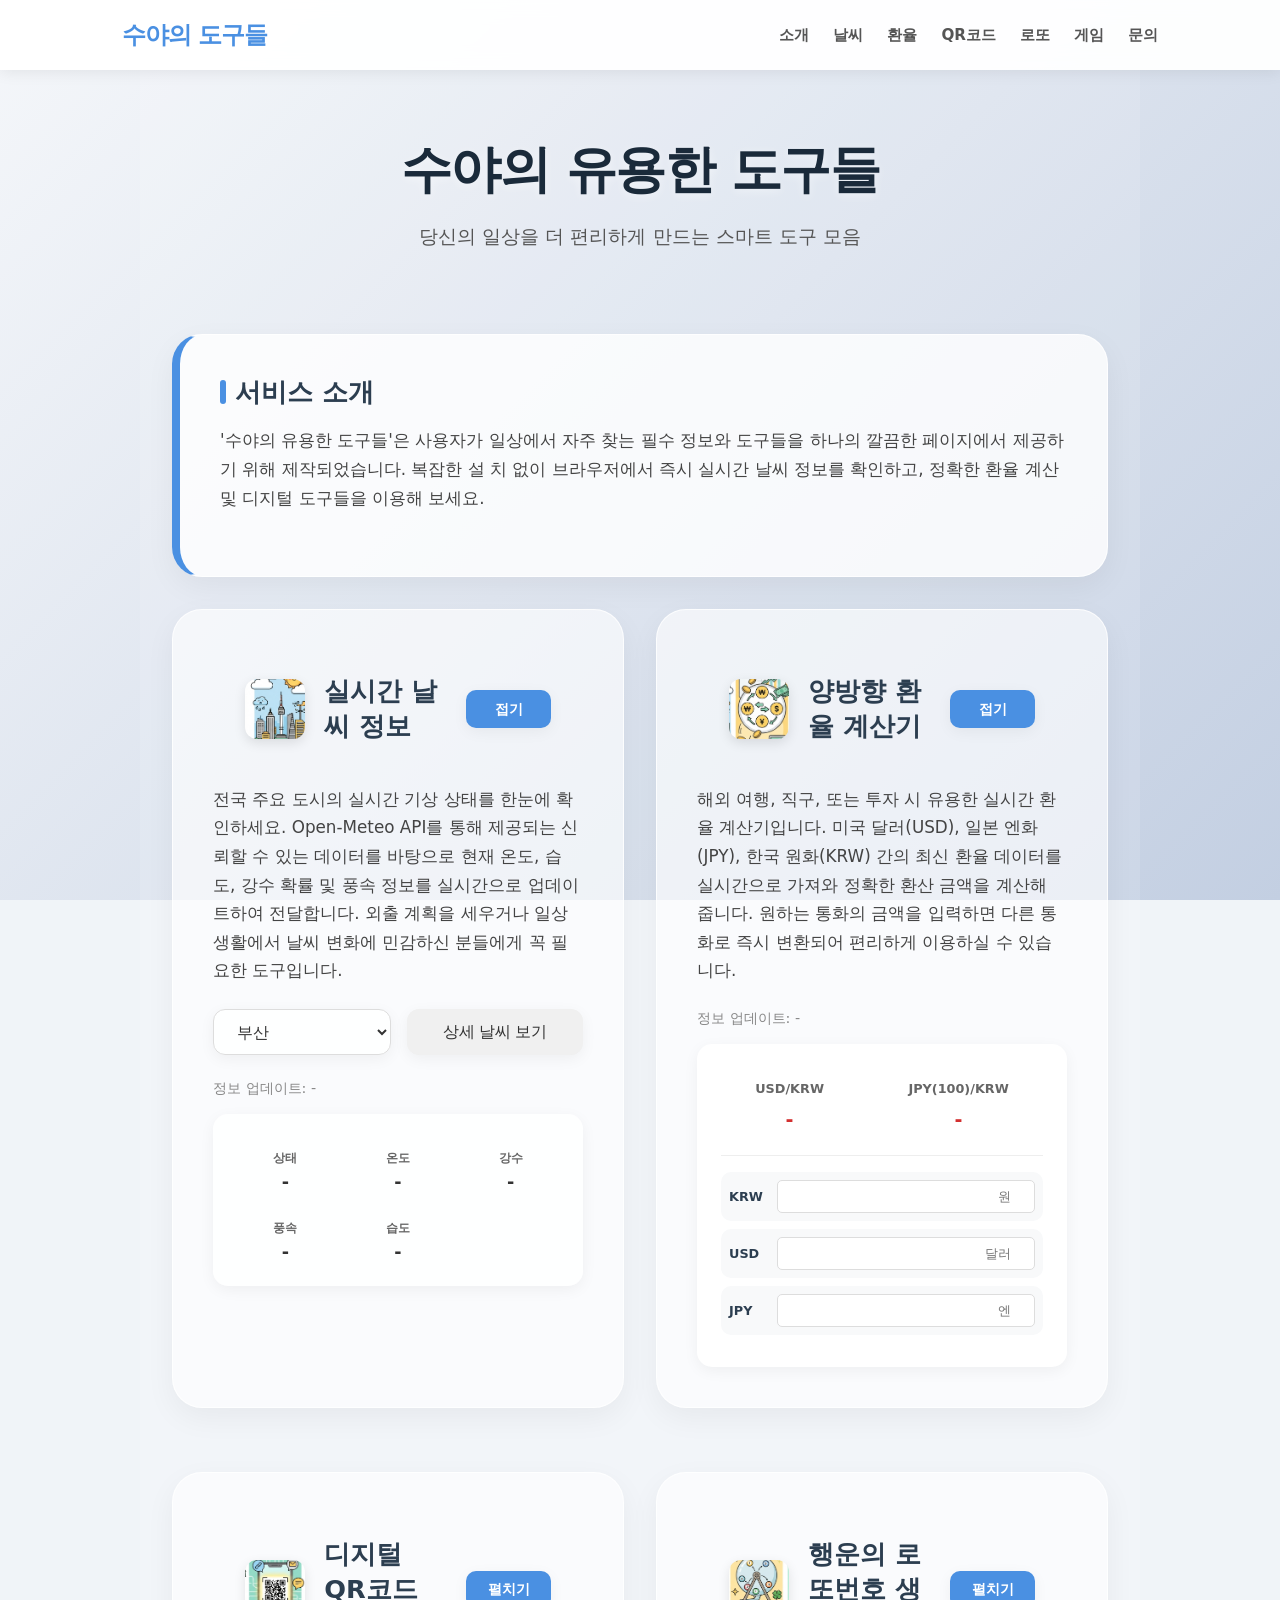
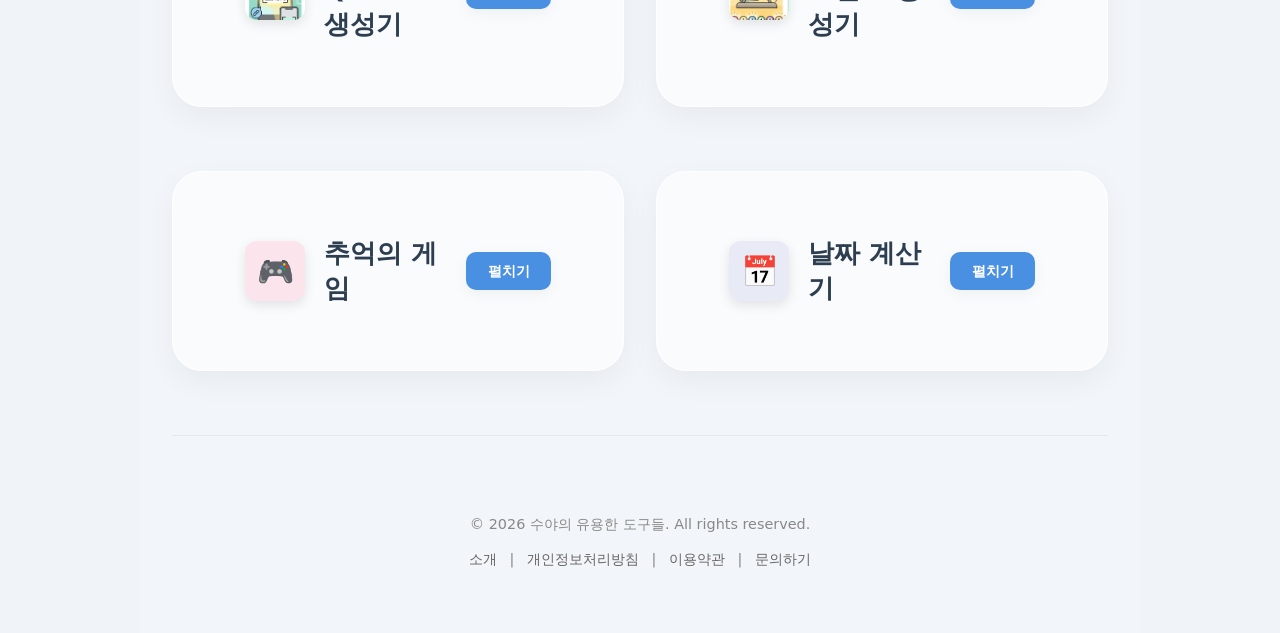
==== index.html @ f691aa86 "Update site for AdSense approval: add policy pages, improve navigation and content" ====
<!DOCTYPE html>
<html lang="ko">        
<head>
    <meta charset="UTF-8">
    <meta name="viewport" content="width=device-width, initial-scale=1.0">
    <title>수야의 유용한 도구들 - 실시간 정보 및 생활 도구 모음</title>
    <meta name="description" content="실시간 날씨, 양방향 환율 계산기, QR코드 생성기, 로또번호 추첨 등 일상 생활에 필요한 유용한 도구들을 한곳에서 제공합니다.">
    <meta name="keywords" content="날씨, 환율계산기, QR코드 생성, 로또번호, 생활도구, 수야">
    <meta name="google-adsense-account" content="ca-pub-2411291444074274">
    <script async src="https://pagead2.googlesyndication.com/pagead/js/adsbygoogle.js?client=ca-pub-2411291444074274"
     crossorigin="anonymous"></script>
    <link rel="stylesheet" href="style.css">
</head>
<body>
    <nav class="navbar">
        <div class="nav-container">
            <a href="index.html" class="nav-logo">수야의 도구들</a>
            <ul class="nav-menu">
                <li><a href="about.html">소개</a></li>
                <li><a href="#section-weather">날씨</a></li>
                <li><a href="#section-exchange">환율</a></li>
                <li><a href="#section-qr">QR코드</a></li>
                <li><a href="#section-lotto">로또</a></li>
                <li><a href="#section-game">게임</a></li>
                <li><a href="contact.html">문의</a></li>
            </ul>
        </div>
    </nav>

    <div class="container">
        <header class="main-header">
            <h1>수야의 유용한 도구들</h1>
            <p class="header-subtitle">당신의 일상을 더 편리하게 만드는 스마트 도구 모음</p>
        </header>

        <main>
            <!-- 서비스 소개 섹션 (항상 표시 - 애드센스 가치 전달) -->
            <section class="info-section static-section" id="section-about">
                <h2>서비스 소개</h2>
                <div class="section-description">
                    <p>'수야의 유용한 도구들'은 사용자가 일상에서 자주 찾는 필수 정보와 도구들을 하나의 깔끔한 페이지에서 제공하기 위해 제작되었습니다. 복잡한 설 치 없이 브라우저에서 즉시 실시간 날씨 정보를 확인하고, 정확한 환율 계산 및 디지털 도구들을 이용해 보세요.</p>
                </div>
            </section>

            <div class="info-grid">
                <!-- 실시간 날씨 -->
                <section class="info-section" id="section-weather">
                    <div class="section-header">
                        <div class="service-icon-box weather-icon"></div>
                        <h2>실시간 날씨 정보</h2>
                        <button class="toggle-btn" onclick="toggleSection('section-weather')">접기</button>
                    </div>
                    <div class="section-content">
                        <p class="tool-guide">전국 주요 도시의 실시간 기상 상태를 한눈에 확인하세요. Open-Meteo API를 통해 제공되는 신뢰할 수 있는 데이터를 바탕으로 현재 온도, 습도, 강수 확률 및 풍속 정보를 실시간으로 업데이트하여 전달합니다. 외출 계획을 세우거나 일상 생활에서 날씨 변화에 민감하신 분들에게 꼭 필요한 도구입니다.</p>
                        <div class="city-selector">
                            <select id="city-select">
                                <option value="Busan">부산</option>
                                <option value="Seoul">서울</option>
                                <option value="Incheon">인천</option>
                                <option value="Daegu">대구</option>
                                <option value="Daejeon">대전</option>
                                <option value="Gwangju">광주</option>
                                <option value="Ulsan">울산</option>
                            </select>
                            <button id="details-button">상세 날씨 보기</button>
                        </div>
                        <p class="update-time" id="weather-updated">정보 업데이트: -</p>
                        <weather-card></weather-card>
                    </div>
                </section>

                <!-- 실시간 환율 -->
                <section class="info-section" id="section-exchange">
                    <div class="section-header">
                        <div class="service-icon-box exchange-icon"></div>
                        <h2>양방향 환율 계산기</h2>
                        <button class="toggle-btn" onclick="toggleSection('section-exchange')">접기</button>
                    </div>
                    <div class="section-content">
                        <p class="tool-guide">해외 여행, 직구, 또는 투자 시 유용한 실시간 환율 계산기입니다. 미국 달러(USD), 일본 엔화(JPY), 한국 원화(KRW) 간의 최신 환율 데이터를 실시간으로 가져와 정확한 환산 금액을 계산해 줍니다. 원하는 통화의 금액을 입력하면 다른 통화로 즉시 변환되어 편리하게 이용하실 수 있습니다.</p>
                        <p class="update-time" id="exchange-updated">정보 업데이트: -</p>
                        <exchange-card></exchange-card>
                    </div>
                </section>

                <!-- QR코드 생성기 -->
                <section class="info-section collapsed" id="section-qr">
                    <div class="section-header">
                        <div class="service-icon-box qr-icon"></div>
                        <h2>디지털 QR코드 생성기</h2>
                        <button class="toggle-btn" onclick="toggleSection('section-qr')">펼치기</button>
                    </div>
                    <div class="section-content">
                        <p class="tool-guide">텍스트나 웹사이트 URL을 입력하여 나만의 QR코드를 즉시 생성하세요. 생성된 QR코드는 다양한 기기에서 스캔이 가능하며, 마케팅, 명함, 개인 프로필 공유 등 다양한 용도로 활용할 수 있습니다. 입력된 정보는 서버에 저장되지 않아 안심하고 사용하실 수 있습니다.</p>
                        <qr-card></qr-card>
                    </div>
                </section>

                <!-- 로또번호 생성기 -->
                <section class="info-section collapsed" id="section-lotto">
                    <div class="section-header">
                        <div class="service-icon-box lotto-icon"></div>
                        <h2>행운의 로또번호 생성기</h2>
                        <button class="toggle-btn" onclick="toggleSection('section-lotto')">펼치기</button>
                    </div>
                    <div class="section-content">
                        <p class="tool-guide">이번 주 행운의 주인공을 꿈꾸시나요? 통계나 패턴에 얽매이지 않고 순수한 무작위 난수 생성 알고리즘을 사용하여 투명하고 공정한 로또 번호 6개를 추천해 드립니다. 재미로 즐기는 번호 추첨을 통해 일상의 작은 설렘을 느껴보세요.</p>
                        <lotto-card></lotto-card>
                    </div>
                </section>

                <!-- 추억의 게임 -->
                <section class="info-section collapsed" id="section-game">
                    <div class="section-header">
                        <div class="service-icon-box game-icon"></div>
                        <h2>추억의 게임</h2>
                        <button class="toggle-btn" onclick="toggleSection('section-game')">펼치기</button>
                    </div>
                    <div class="section-content">
                        <p class="tool-guide">잠깐의 휴식이 필요할 때 브라우저에서 바로 즐길 수 있는 고전 미니게임 모음입니다. 테트리스, 디노런 등 친숙하고 재미있는 게임들을 통해 스트레스를 해소하고 집중력을 높여보세요. 별도의 다운로드나 설치 없이 즉시 실행됩니다.</p>
                        <div class="game-grid">
                            <a href="game/tetris.html" class="game-card">
                                <span class="game-emoji">🧱</span>
                                <span class="game-name">테트리스</span>
                            </a>
                            <a href="game/dino.html" class="game-card">
                                <span class="game-emoji">🦖</span>
                                <span class="game-name">디노런</span>
                            </a>
                            <a href="game/block1.html" class="game-card">
                                <span class="game-emoji">🎾</span>
                                <span class="game-name">벽돌깨기</span>
                            </a>
                            <a href="game/cannon1.html" class="game-card">
                                <span class="game-emoji">💣</span>
                                <span class="game-name">캐논게임</span>
                            </a>
                        </div>
                    </div>
                </section>

                <!-- 날짜 계산기 -->
                <section class="info-section collapsed" id="section-date">
                    <div class="section-header">
                        <div class="service-icon-box date-icon"></div>
                        <h2>날짜 계산기</h2>
                        <button class="toggle-btn" onclick="toggleSection('section-date')">펼치기</button>
                    </div>
                    <div class="section-content">
                        <p class="tool-guide">중요한 날을 잊지 않도록 도와주는 스마트한 날짜 계산 도구입니다. 커플의 기념일, 시험 디데이, 또는 두 날짜 사이의 일수 계산 등 실생활에 필요한 날짜 관련 연산을 쉽고 정확하게 처리할 수 있습니다.</p>
                        <div class="tool-action">
                            <a href="util/date_calc.html" class="action-btn">날짜 계산기 실행하기</a>
                        </div>
                    </div>
                </section>
            </div>
        </main>

        <footer class="site-footer">
            <p>&copy; 2026 수야의 유용한 도구들. All rights reserved.</p>
            <div class="footer-links">
                <a href="about.html">소개</a> | 
                <a href="privacy.html">개인정보처리방침</a> | 
                <a href="terms.html">이용약관</a> | 
                <a href="contact.html">문의하기</a>
            </div>
        </footer>
    </div>

    <script type="module" src="main.js"></script>
    <script>
        function toggleSection(id, forceOpen = false) {
            const section = document.getElementById(id);
            if (!section) return;
            const btn = section.querySelector('.toggle-btn');
            
            if (forceOpen) {
                section.classList.remove('collapsed');
                if (btn) btn.textContent = '접기';
            } else {
                const isCollapsed = section.classList.toggle('collapsed');
                if (btn) btn.textContent = isCollapsed ? '펼치기' : '접기';
            }
        }

        function expandAndScroll(id) {
            toggleSection(id, true);
            const element = document.getElementById(id);
            if (element) {
                element.scrollIntoView({ behavior: 'smooth', block: 'start' });
            }
        }

        // Handle nav menu clicks
        document.querySelectorAll('.nav-menu a').forEach(link => {
            link.addEventListener('click', (e) => {
                const href = link.getAttribute('href');
                if (href.startsWith('#section-')) {
                    e.preventDefault();
                    expandAndScroll(href.substring(1));
                }
            });
        });

        window.toggleSection = toggleSection;
        window.expandAndScroll = expandAndScroll;
    </script>
</body>
</html>
---- style.css ----
:root {
    --primary-color: #4A90E2;
    --secondary-color: #50E3C2;
    --bg-color: #f0f4f8;
    --text-color: #2c3e50;
    --nav-bg: rgba(255, 255, 255, 0.95);
}

* {
    box-sizing: border-box;
}

html {
    scroll-behavior: smooth;
}

body {
    margin: 0;
    padding: 0;
    font-family: 'Pretendard', -apple-system, BlinkMacSystemFont, system-ui, Roboto, sans-serif;
    background-color: var(--bg-color);
    background-image: linear-gradient(135deg, #f5f7fa 0%, #c3cfe2 100%);
    background-attachment: fixed;
    color: var(--text-color);
    min-height: 100vh;
    padding-top: 70px; /* Space for navbar */
}

/* Navbar */
.navbar {
    position: fixed;
    top: 0;
    left: 0;
    right: 0;
    height: 70px;
    background: var(--nav-bg);
    box-shadow: 0 2px 15px rgba(0,0,0,0.08);
    z-index: 1000;
    display: flex;
    align-items: center;
    backdrop-filter: blur(10px);
}

.nav-container {
    max-width: 1100px;
    margin: 0 auto;
    width: 100%;
    padding: 0 2rem;
    display: flex;
    justify-content: space-between;
    align-items: center;
}

.nav-logo {
    font-size: 1.5rem;
    font-weight: 800;
    color: var(--primary-color);
    text-decoration: none;
    letter-spacing: -1px;
}

.nav-menu {
    list-style: none;
    display: flex;
    gap: 1.5rem;
    margin: 0;
    padding: 0;
}

.nav-menu a {
    text-decoration: none;
    color: #555;
    font-weight: 600;
    font-size: 0.95rem;
    transition: color 0.3s;
}

.nav-menu a:hover {
    color: var(--primary-color);
}

/* Container */
.container {
    max-width: 1000px;
    margin: 0 auto;
    padding: 2rem;
    min-height: calc(100vh - 70px);
    display: flex;
    flex-direction: column;
    background: rgba(255, 255, 255, 0.1);
}

/* Header */
.main-header {
    text-align: center;
    margin-bottom: 4rem;
}

h1 {
    font-size: 3.2rem;
    margin-bottom: 0.5rem;
    color: #1a2a3a;
    font-weight: 800;
    letter-spacing: -1.5px;
    text-shadow: 0 2px 10px rgba(255, 255, 255, 0.5);
}

.header-subtitle {
    font-size: 1.2rem;
    color: #555;
    font-weight: 500;
}

/* Sections */
.info-section {
    background: rgba(255, 255, 255, 0.6);
    padding: 2.5rem;
    border-radius: 30px;
    border: 1px solid rgba(255, 255, 255, 0.8);
    margin-bottom: 2rem;
    box-shadow: 0 10px 30px rgba(0,0,0,0.05);
    transition: all 0.3s ease;
}

.static-section {
    background: rgba(255, 255, 255, 0.8);
    border-left: 8px solid var(--primary-color);
}

.section-header {
    display: flex;
    justify-content: space-between;
    align-items: center;
}

.info-section.collapsed .section-content {
    display: none;
}

h2 {
    font-size: 1.6rem;
    margin: 0;
    color: #2c3e50;
    font-weight: 700;
    position: relative;
    padding-left: 15px;
}

h2::before {
    content: '';
    position: absolute;
    left: 0;
    top: 50%;
    transform: translateY(-50%);
    width: 6px;
    height: 24px;
    background: var(--primary-color);
    border-radius: 3px;
}

.section-description, .tool-guide {
    font-size: 1.05rem;
    line-height: 1.7;
    color: #444;
    margin-bottom: 1.5rem;
}

.privacy-content p {
    font-size: 0.95rem;
    color: #666;
    line-height: 1.6;
}

/* UI Elements */
.toggle-btn {
    min-width: 85px; /* Consistent size for '펼치기' and '접기' */
    padding: 0.6rem 1rem !important;
    font-size: 0.9rem !important;
    background-color: var(--primary-color) !important;
    color: white !important;
    border-radius: 10px !important;
    font-weight: 700 !important;
    border: none;
    cursor: pointer;
    transition: transform 0.1s, filter 0.2s;
}

.toggle-btn:active {
    transform: scale(0.95);
}

.toggle-btn:hover {
    filter: brightness(1.1);
}

/* Iconic Illustration Box */
.section-header {
    display: flex;
    align-items: center;
    gap: 1.2rem;
    padding: 1.5rem 2rem;
}

.service-icon-box {
    width: 60px;
    height: 60px;
    border-radius: 12px;
    background-image: url('image1.png');
    background-size: 500% auto;
    background-repeat: no-repeat;
    flex-shrink: 0;
    box-shadow: 0 4px 12px rgba(0,0,0,0.1);
}

.weather-icon { background-position: 0% 50%; background-color: #e3f2fd; }
.exchange-icon { background-position: 25% 50%; background-color: #fff8e1; }
.qr-icon { background-position: 50% 50%; background-color: #e0f2f1; }
.lotto-icon { background-position: 75% 50%; background-color: #fffde7; }
.contact-icon { background-position: 100% 50%; background-color: #f1f8e9; }

.game-icon { 
    background-image: none !important; 
    background-color: #fce4ec !important; 
    display: flex; 
    align-items: center; 
    justify-content: center; 
    font-size: 30px; 
}
.game-icon::after { content: '🎮'; }

.date-icon { 
    background-image: none !important; 
    background-color: #e8eaf6 !important; 
    display: flex; 
    align-items: center; 
    justify-content: center; 
    font-size: 30px; 
}
.date-icon::after { content: '📅'; }

/* Game Grid */
.game-grid {
    display: grid;
    grid-template-columns: repeat(2, 1fr);
    gap: 1rem;
    margin-top: 1rem;
}

.game-card {
    display: flex;
    flex-direction: column;
    align-items: center;
    justify-content: center;
    padding: 1.5rem;
    background: white;
    border-radius: 20px;
    text-decoration: none;
    color: var(--text-color);
    box-shadow: 0 4px 10px rgba(0,0,0,0.05);
    transition: all 0.3s ease;
    border: 1px solid #eee;
}

.game-card:hover {
    transform: translateY(-5px);
    box-shadow: 0 8px 20px rgba(0,0,0,0.1);
    border-color: var(--primary-color);
}

.game-emoji {
    font-size: 2.5rem;
    margin-bottom: 0.5rem;
}

.game-name {
    font-weight: 700;
    font-size: 1.1rem;
}

/* Tool Action */
.tool-action {
    display: flex;
    justify-content: center;
    margin-top: 1.5rem;
}

.action-btn {
    display: inline-block;
    padding: 1rem 2rem;
    background: linear-gradient(135deg, #667eea 0%, #764ba2 100%);
    color: white;
    text-decoration: none;
    border-radius: 15px;
    font-weight: 800;
    font-size: 1.1rem;
    box-shadow: 0 4px 15px rgba(118, 75, 162, 0.3);
    transition: all 0.3s ease;
}

.action-btn:hover {
    transform: translateY(-3px);
    box-shadow: 0 8px 25px rgba(118, 75, 162, 0.4);
    filter: brightness(1.1);
}

.section-header h2 {
    flex-grow: 1;
    margin: 0;
    padding-left: 0;
}

.section-header h2::before {
    display: none; /* Hide old blue bar */
}

.city-selector {
    display: flex;
    gap: 1rem;
    margin-bottom: 1.5rem;
}

select, button {
    padding: 0.8rem 1.2rem;
    font-size: 1rem;
    border-radius: 12px;
    border: none;
    background-color: rgba(255, 255, 255, 0.9);
    color: #333;
    cursor: pointer;
    box-shadow: 0 4px 15px rgba(0, 0, 0, 0.05);
    transition: all 0.3s cubic-bezier(0.175, 0.885, 0.32, 1.275);
}

select { flex: 1; border: 1px solid #ddd; }
#details-button { flex: 1; background-color: #f0f0f0; }

select:hover, button:hover {
    transform: translateY(-2px);
    box-shadow: 0 6px 20px rgba(0, 0, 0, 0.1);
}

.update-time {
    font-size: 0.9rem;
    color: #888;
    margin-bottom: 1rem;
}

/* Info Grid */
.info-grid {
    display: grid;
    grid-template-columns: repeat(2, 1fr);
    gap: 2rem;
    margin-bottom: 2rem;
}

/* Contact Form */
.contact-form { display: flex; flex-direction: column; gap: 1.5rem; margin-top: 1rem; }
.form-group { display: flex; flex-direction: column; gap: 0.5rem; }
.form-group label { font-size: 0.9rem; font-weight: 700; color: #555; }
.form-group input, .form-group textarea {
    padding: 1rem;
    border-radius: 12px;
    border: 1px solid #ddd;
    font-size: 1rem;
    background: white;
}
.submit-btn {
    padding: 1rem !important;
    background: linear-gradient(135deg, var(--primary-color), #357ABD) !important;
    color: white !important;
    font-weight: 800 !important;
}

/* Footer */
.site-footer {
    margin-top: auto;
    padding: 4rem 0 2rem;
    text-align: center;
    border-top: 1px solid rgba(0,0,0,0.05);
    color: #888;
    font-size: 0.9rem;
}

.footer-links {
    margin-top: 1rem;
}

.footer-links a {
    color: #666;
    text-decoration: none;
    margin: 0 0.5rem;
}

/* Responsive */
@media (max-width: 900px) {
    .info-grid { grid-template-columns: 1fr; }
    .nav-menu { display: none; } /* Simplified for mobile */
}

@media (max-width: 600px) {
    h1 { font-size: 2.2rem; }
    .container { padding: 1rem; }
    .city-selector { flex-direction: column; }
}
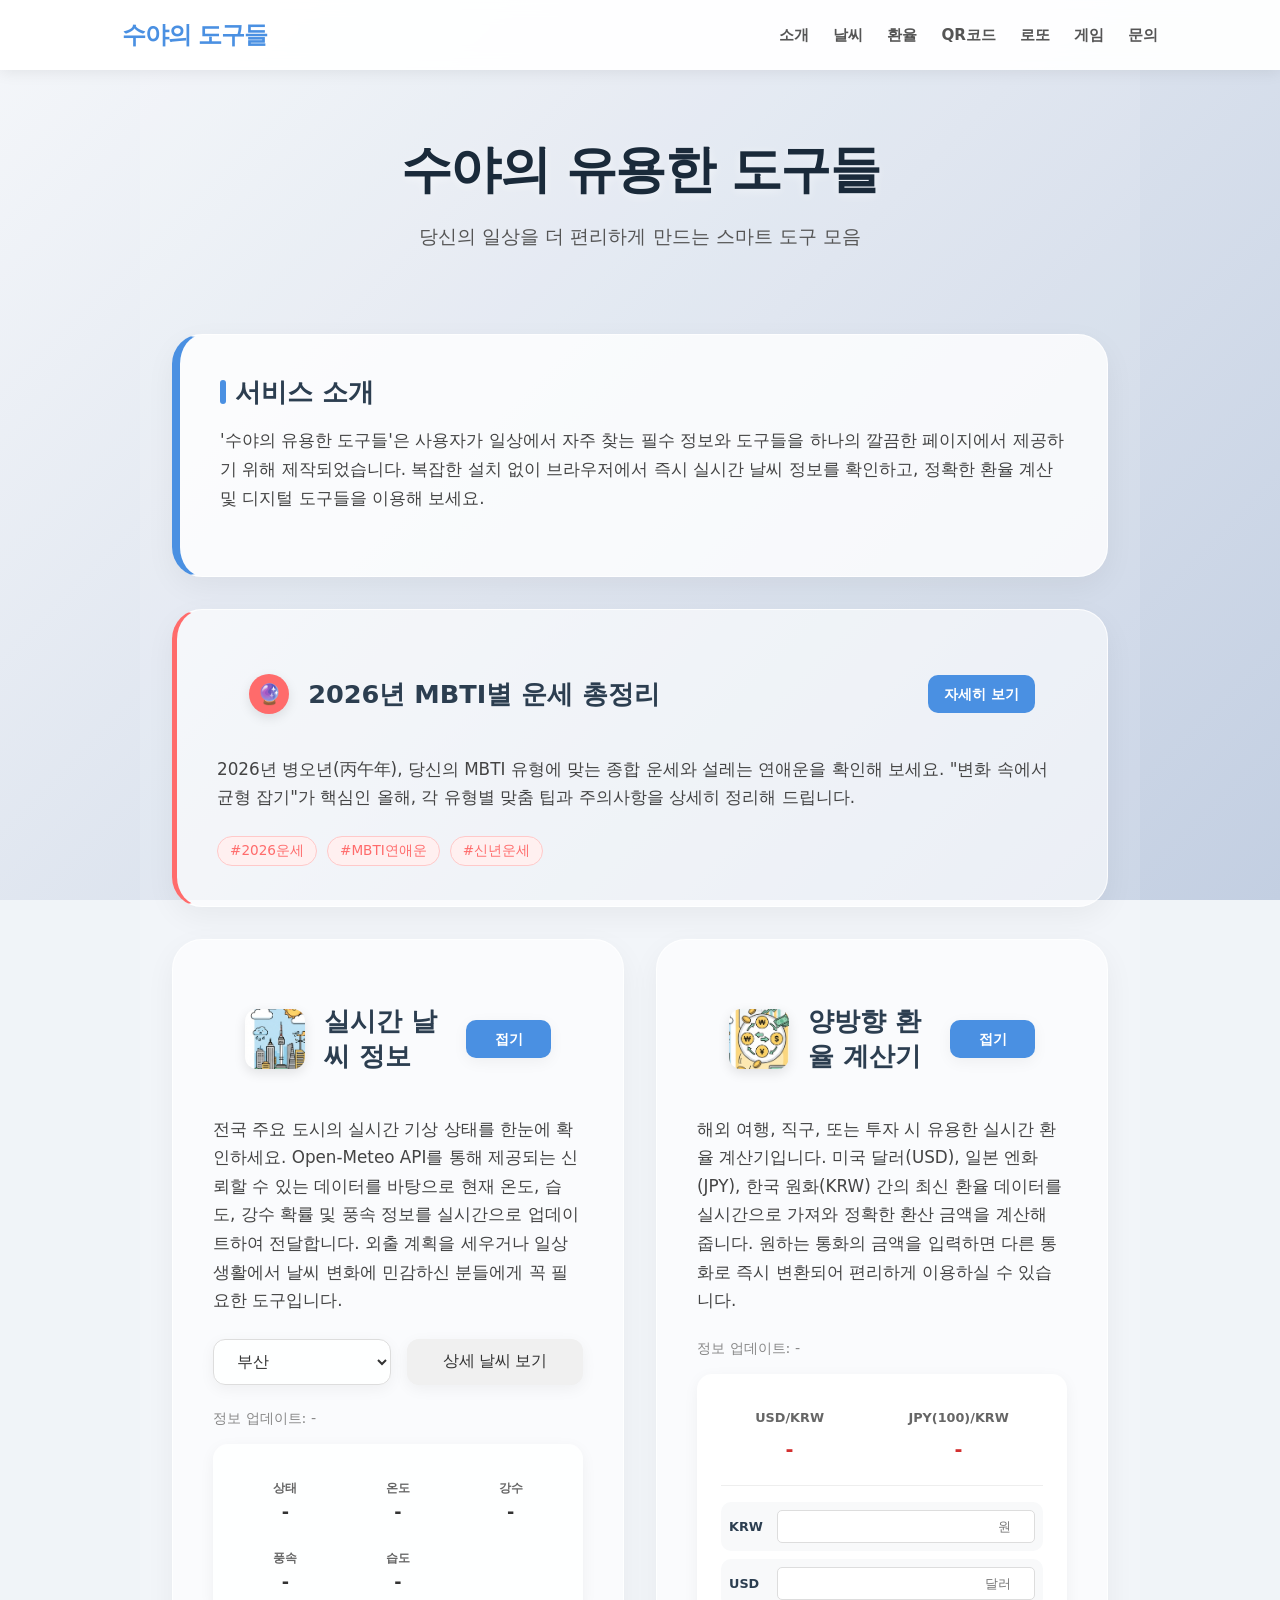
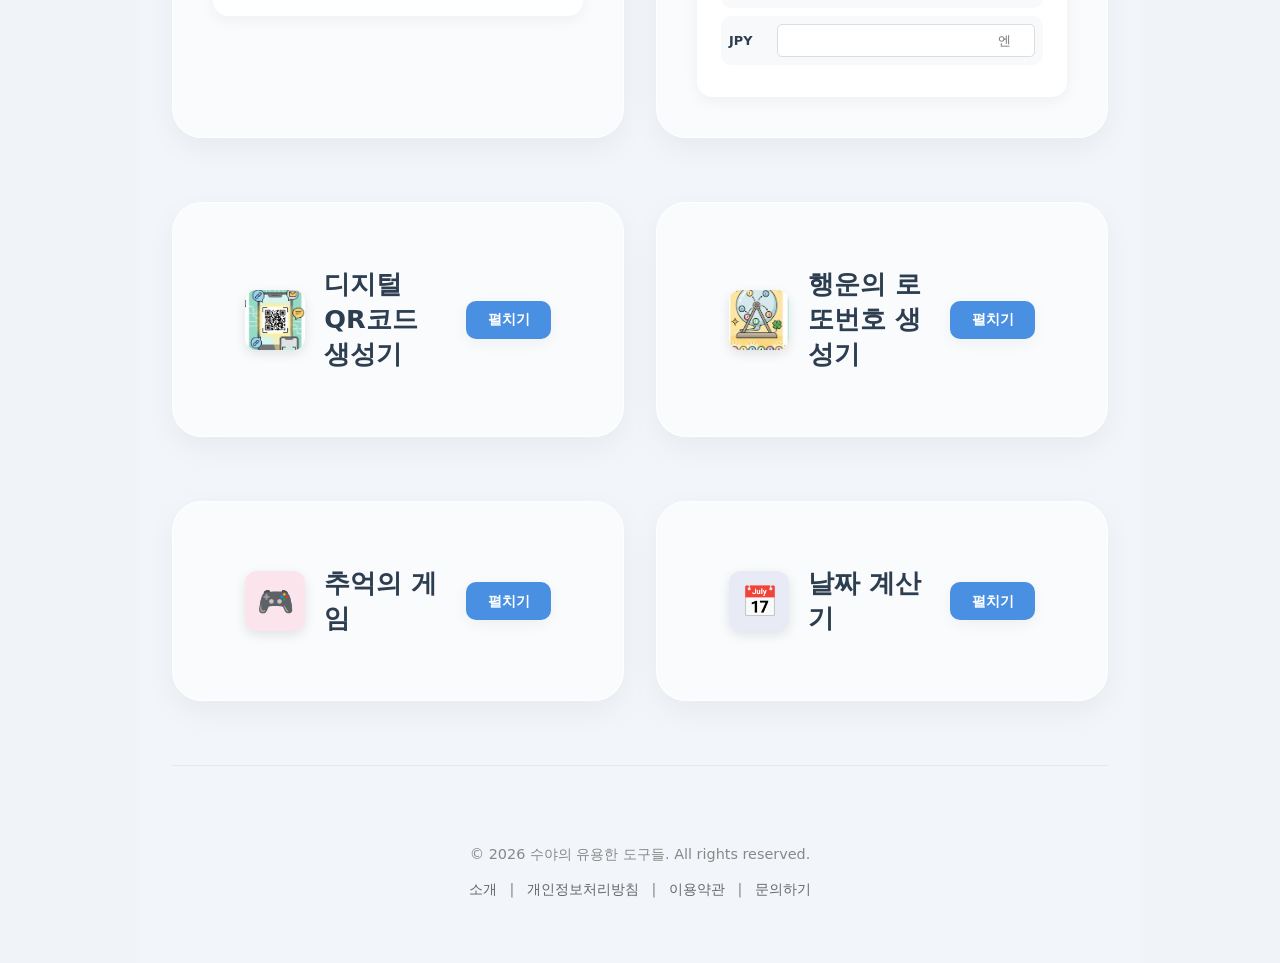
==== commit 9d1277ac: "Add 2026 MBTI Fortune content to increase publisher value" ====
--- a/index.html
+++ b/index.html
@@ -38,7 +38,24 @@
             <section class="info-section static-section" id="section-about">
                 <h2>서비스 소개</h2>
                 <div class="section-description">
-                    <p>'수야의 유용한 도구들'은 사용자가 일상에서 자주 찾는 필수 정보와 도구들을 하나의 깔끔한 페이지에서 제공하기 위해 제작되었습니다. 복잡한 설 치 없이 브라우저에서 즉시 실시간 날씨 정보를 확인하고, 정확한 환율 계산 및 디지털 도구들을 이용해 보세요.</p>
+                    <p>'수야의 유용한 도구들'은 사용자가 일상에서 자주 찾는 필수 정보와 도구들을 하나의 깔끔한 페이지에서 제공하기 위해 제작되었습니다. 복잡한 설치 없이 브라우저에서 즉시 실시간 날씨 정보를 확인하고, 정확한 환율 계산 및 디지털 도구들을 이용해 보세요.</p>
+                </div>
+            </section>
+
+            <!-- 2026 MBTI 운세 섹션 (신규 추가 - 콘텐츠 보강) -->
+            <section class="info-section" id="section-fortune" style="border-left: 5px solid #ff6b6b;">
+                <div class="section-header">
+                    <div class="service-icon-box" style="background: #ff6b6b; border-radius: 50%; width: 40px; height: 40px; display: flex; align-items: center; justify-content: center; font-size: 20px;">🔮</div>
+                    <h2>2026년 MBTI별 운세 총정리</h2>
+                    <a href="fortune/mbti2026.html" class="toggle-btn" style="text-decoration: none; background: #ff6b6b;">자세히 보기</a>
+                </div>
+                <div class="section-content" style="display: block;">
+                    <p class="tool-guide">2026년 병오년(丙午年), 당신의 MBTI 유형에 맞는 종합 운세와 설레는 연애운을 확인해 보세요. "변화 속에서 균형 잡기"가 핵심인 올해, 각 유형별 맞춤 팁과 주의사항을 상세히 정리해 드립니다.</p>
+                    <div style="display: flex; gap: 10px; flex-wrap: wrap; margin-top: 15px;">
+                        <span style="background: #fff0f0; color: #ff6b6b; padding: 5px 12px; border-radius: 20px; font-size: 0.85rem; border: 1px solid #ffc9c9;">#2026운세</span>
+                        <span style="background: #fff0f0; color: #ff6b6b; padding: 5px 12px; border-radius: 20px; font-size: 0.85rem; border: 1px solid #ffc9c9;">#MBTI연애운</span>
+                        <span style="background: #fff0f0; color: #ff6b6b; padding: 5px 12px; border-radius: 20px; font-size: 0.85rem; border: 1px solid #ffc9c9;">#신년운세</span>
+                    </div>
                 </div>
             </section>
 
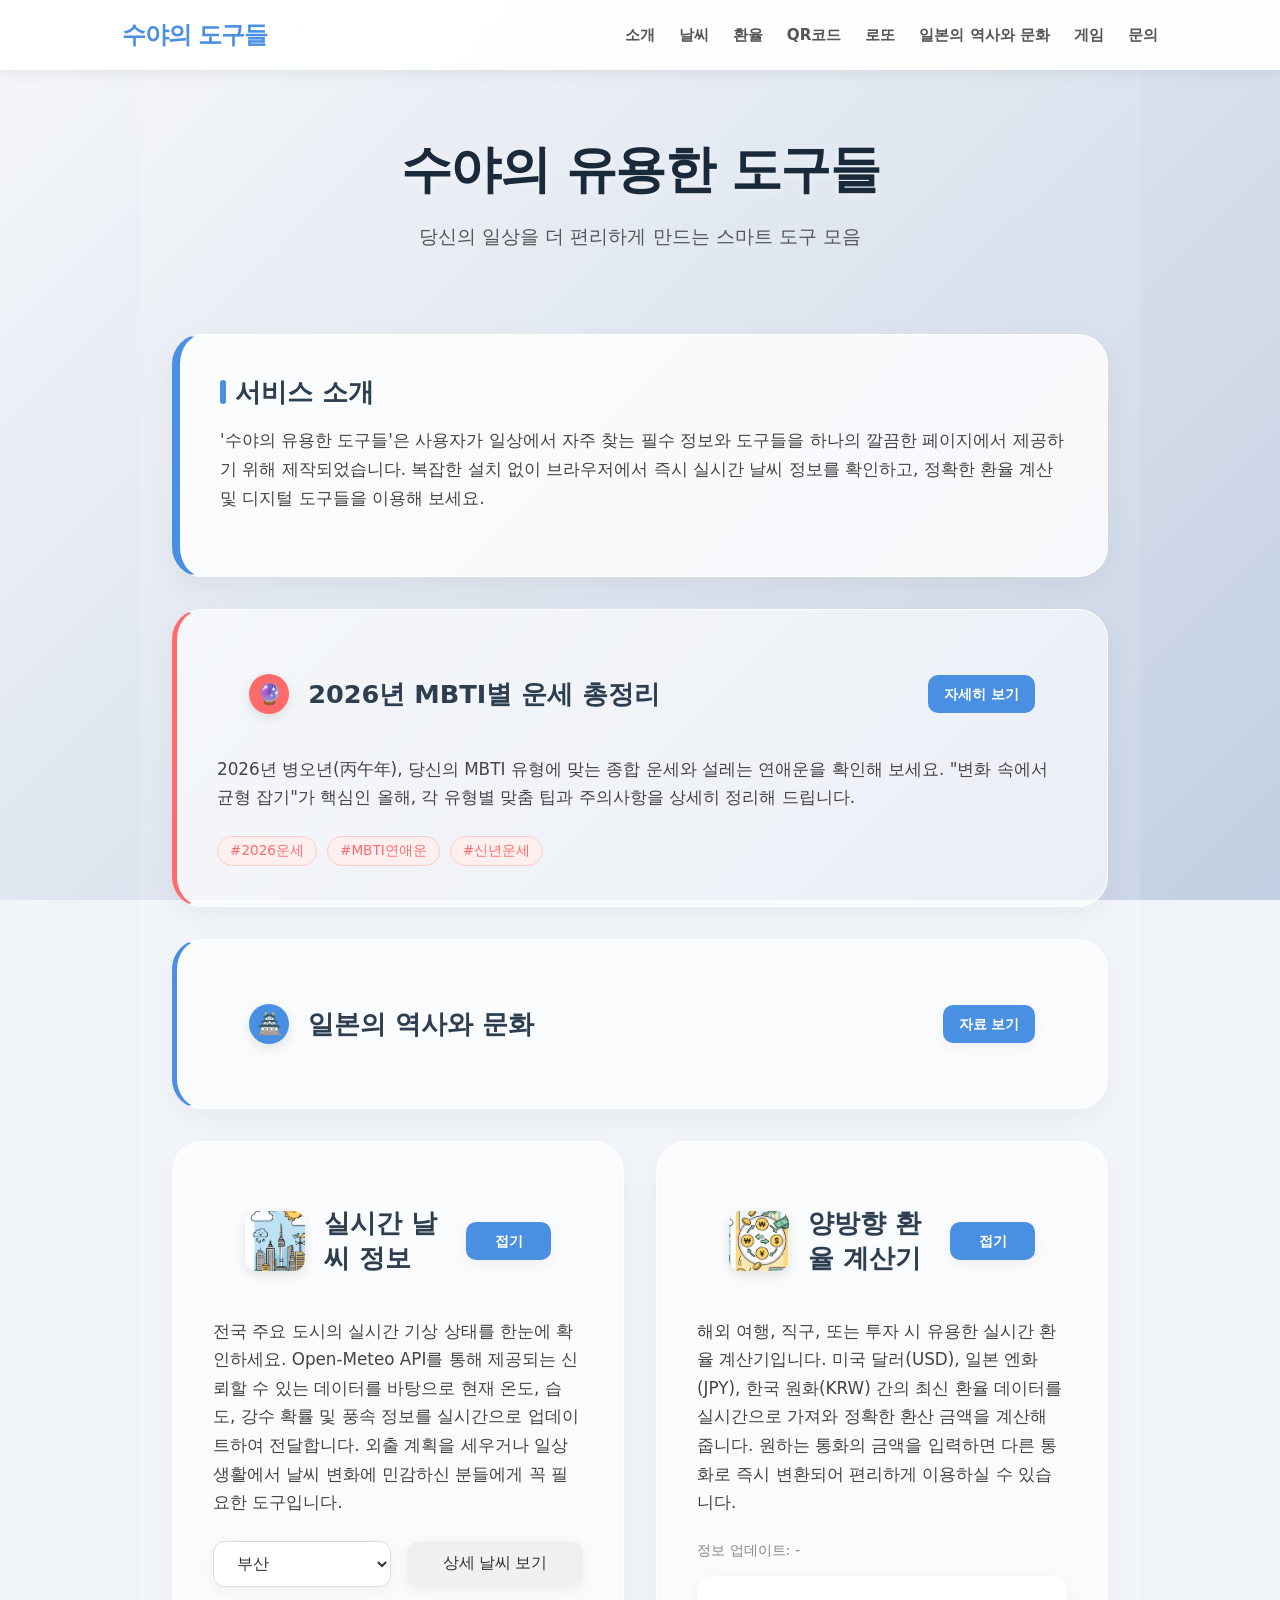
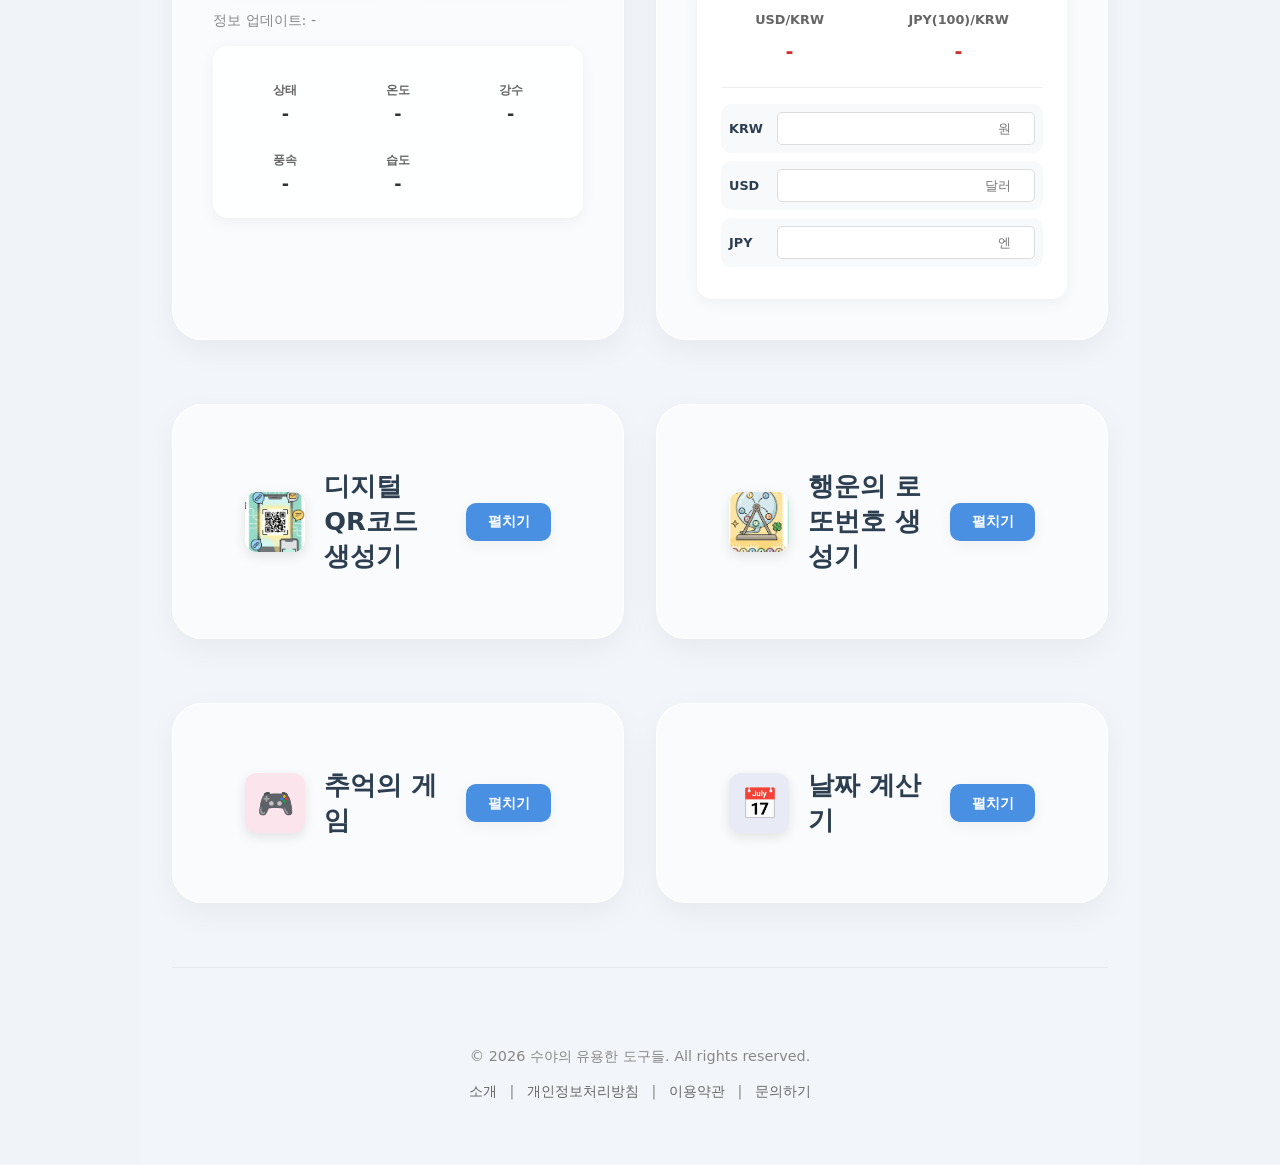
==== commit 249db2df: "feat: '일본의 역사와 문화' 섹션 및 자료 다운로드 기능 추가" ====
--- a/index.html
+++ b/index.html
@@ -1,6 +1,15 @@
 <!DOCTYPE html>
 <html lang="ko">        
 <head>
+    <!-- Google tag (gtag.js) -->
+    <script async src="https://www.googletagmanager.com/gtag/js?id=G-8NSKGW7J9Q"></script>
+    <script>
+      window.dataLayer = window.dataLayer || [];
+      function gtag(){dataLayer.push(arguments);}
+      gtag('js', new Date());
+
+      gtag('config', 'G-8NSKGW7J9Q');
+    </script>
     <meta charset="UTF-8">
     <meta name="viewport" content="width=device-width, initial-scale=1.0">
     <title>수야의 유용한 도구들 - 실시간 정보 및 생활 도구 모음</title>
@@ -21,6 +30,7 @@
                 <li><a href="#section-exchange">환율</a></li>
                 <li><a href="#section-qr">QR코드</a></li>
                 <li><a href="#section-lotto">로또</a></li>
+                <li><a href="#section-japan-history">일본의 역사와 문화</a></li>
                 <li><a href="#section-game">게임</a></li>
                 <li><a href="contact.html">문의</a></li>
             </ul>
@@ -55,6 +65,52 @@
                         <span style="background: #fff0f0; color: #ff6b6b; padding: 5px 12px; border-radius: 20px; font-size: 0.85rem; border: 1px solid #ffc9c9;">#2026운세</span>
                         <span style="background: #fff0f0; color: #ff6b6b; padding: 5px 12px; border-radius: 20px; font-size: 0.85rem; border: 1px solid #ffc9c9;">#MBTI연애운</span>
                         <span style="background: #fff0f0; color: #ff6b6b; padding: 5px 12px; border-radius: 20px; font-size: 0.85rem; border: 1px solid #ffc9c9;">#신년운세</span>
+                    </div>
+                </div>
+            </section>
+
+            <!-- 일본의 역사와 문화 섹션 (신규 추가) -->
+            <section class="info-section collapsed" id="section-japan-history" style="border-left: 5px solid #4A90E2;">
+                <div class="section-header">
+                    <div class="service-icon-box" style="background: #4A90E2; border-radius: 50%; width: 40px; height: 40px; display: flex; align-items: center; justify-content: center; font-size: 20px;">🏯</div>
+                    <h2>일본의 역사와 문화</h2>
+                    <button class="toggle-btn" onclick="toggleSection('section-japan-history')">자료 보기</button>
+                </div>
+                <div class="section-content">
+                    <p class="tool-guide">일본의 역사와 문화에 관한 8가지 상세 자료를 확인하고 다운로드할 수 있습니다. 각 파일은 주제별로 깊이 있는 내용을 담고 있어 학습 및 연구 자료로 활용하기 좋습니다.</p>
+                    <div class="download-grid" style="display: grid; grid-template-columns: repeat(auto-fit, minmax(220px, 1fr)); gap: 12px; margin-top: 15px;">
+                        <a href="text/a일본의 역사와 문화1.pdf" download class="download-card" style="padding: 12px 15px; background: white; border-radius: 12px; text-decoration: none; color: #333; border: 1px solid #eee; display: flex; align-items: center; gap: 10px; transition: all 0.2s; box-shadow: 0 2px 5px rgba(0,0,0,0.05);">
+                            <span style="font-size: 1.2rem;">📄</span>
+                            <span style="font-weight: 600; font-size: 0.9rem;">일본의 역사와 문화 1</span>
+                        </a>
+                        <a href="text/a일본의 역사와 문화2.pdf" download class="download-card" style="padding: 12px 15px; background: white; border-radius: 12px; text-decoration: none; color: #333; border: 1px solid #eee; display: flex; align-items: center; gap: 10px; transition: all 0.2s; box-shadow: 0 2px 5px rgba(0,0,0,0.05);">
+                            <span style="font-size: 1.2rem;">📄</span>
+                            <span style="font-weight: 600; font-size: 0.9rem;">일본의 역사와 문화 2</span>
+                        </a>
+                        <a href="text/a일본의 역사와 문화3.pdf" download class="download-card" style="padding: 12px 15px; background: white; border-radius: 12px; text-decoration: none; color: #333; border: 1px solid #eee; display: flex; align-items: center; gap: 10px; transition: all 0.2s; box-shadow: 0 2px 5px rgba(0,0,0,0.05);">
+                            <span style="font-size: 1.2rem;">📄</span>
+                            <span style="font-weight: 600; font-size: 0.9rem;">일본의 역사와 문화 3</span>
+                        </a>
+                        <a href="text/a일본의 역사와 문화4.pdf" download class="download-card" style="padding: 12px 15px; background: white; border-radius: 12px; text-decoration: none; color: #333; border: 1px solid #eee; display: flex; align-items: center; gap: 10px; transition: all 0.2s; box-shadow: 0 2px 5px rgba(0,0,0,0.05);">
+                            <span style="font-size: 1.2rem;">📄</span>
+                            <span style="font-weight: 600; font-size: 0.9rem;">일본의 역사와 문화 4</span>
+                        </a>
+                        <a href="text/일본의 역사와 문화5.pdf" download class="download-card" style="padding: 12px 15px; background: white; border-radius: 12px; text-decoration: none; color: #333; border: 1px solid #eee; display: flex; align-items: center; gap: 10px; transition: all 0.2s; box-shadow: 0 2px 5px rgba(0,0,0,0.05);">
+                            <span style="font-size: 1.2rem;">📄</span>
+                            <span style="font-weight: 600; font-size: 0.9rem;">일본의 역사와 문화 5</span>
+                        </a>
+                        <a href="text/일본의 역사와 문화6.pdf" download class="download-card" style="padding: 12px 15px; background: white; border-radius: 12px; text-decoration: none; color: #333; border: 1px solid #eee; display: flex; align-items: center; gap: 10px; transition: all 0.2s; box-shadow: 0 2px 5px rgba(0,0,0,0.05);">
+                            <span style="font-size: 1.2rem;">📄</span>
+                            <span style="font-weight: 600; font-size: 0.9rem;">일본의 역사와 문화 6</span>
+                        </a>
+                        <a href="text/일본의 역사와 문화7.pdf" download class="download-card" style="padding: 12px 15px; background: white; border-radius: 12px; text-decoration: none; color: #333; border: 1px solid #eee; display: flex; align-items: center; gap: 10px; transition: all 0.2s; box-shadow: 0 2px 5px rgba(0,0,0,0.05);">
+                            <span style="font-size: 1.2rem;">📄</span>
+                            <span style="font-weight: 600; font-size: 0.9rem;">일본의 역사와 문화 7</span>
+                        </a>
+                        <a href="text/일본의 역사와 문화8.pdf" download class="download-card" style="padding: 12px 15px; background: white; border-radius: 12px; text-decoration: none; color: #333; border: 1px solid #eee; display: flex; align-items: center; gap: 10px; transition: all 0.2s; box-shadow: 0 2px 5px rgba(0,0,0,0.05);">
+                            <span style="font-size: 1.2rem;">📄</span>
+                            <span style="font-weight: 600; font-size: 0.9rem;">일본의 역사와 문화 8</span>
+                        </a>
                     </div>
                 </div>
             </section>
@@ -191,12 +247,15 @@
             if (!section) return;
             const btn = section.querySelector('.toggle-btn');
             
+            const openText = '접기';
+            const closedText = id === 'section-japan-history' ? '자료 보기' : '펼치기';
+
             if (forceOpen) {
                 section.classList.remove('collapsed');
-                if (btn) btn.textContent = '접기';
+                if (btn) btn.textContent = openText;
             } else {
                 const isCollapsed = section.classList.toggle('collapsed');
-                if (btn) btn.textContent = isCollapsed ? '펼치기' : '접기';
+                if (btn) btn.textContent = isCollapsed ? closedText : openText;
             }
         }
 
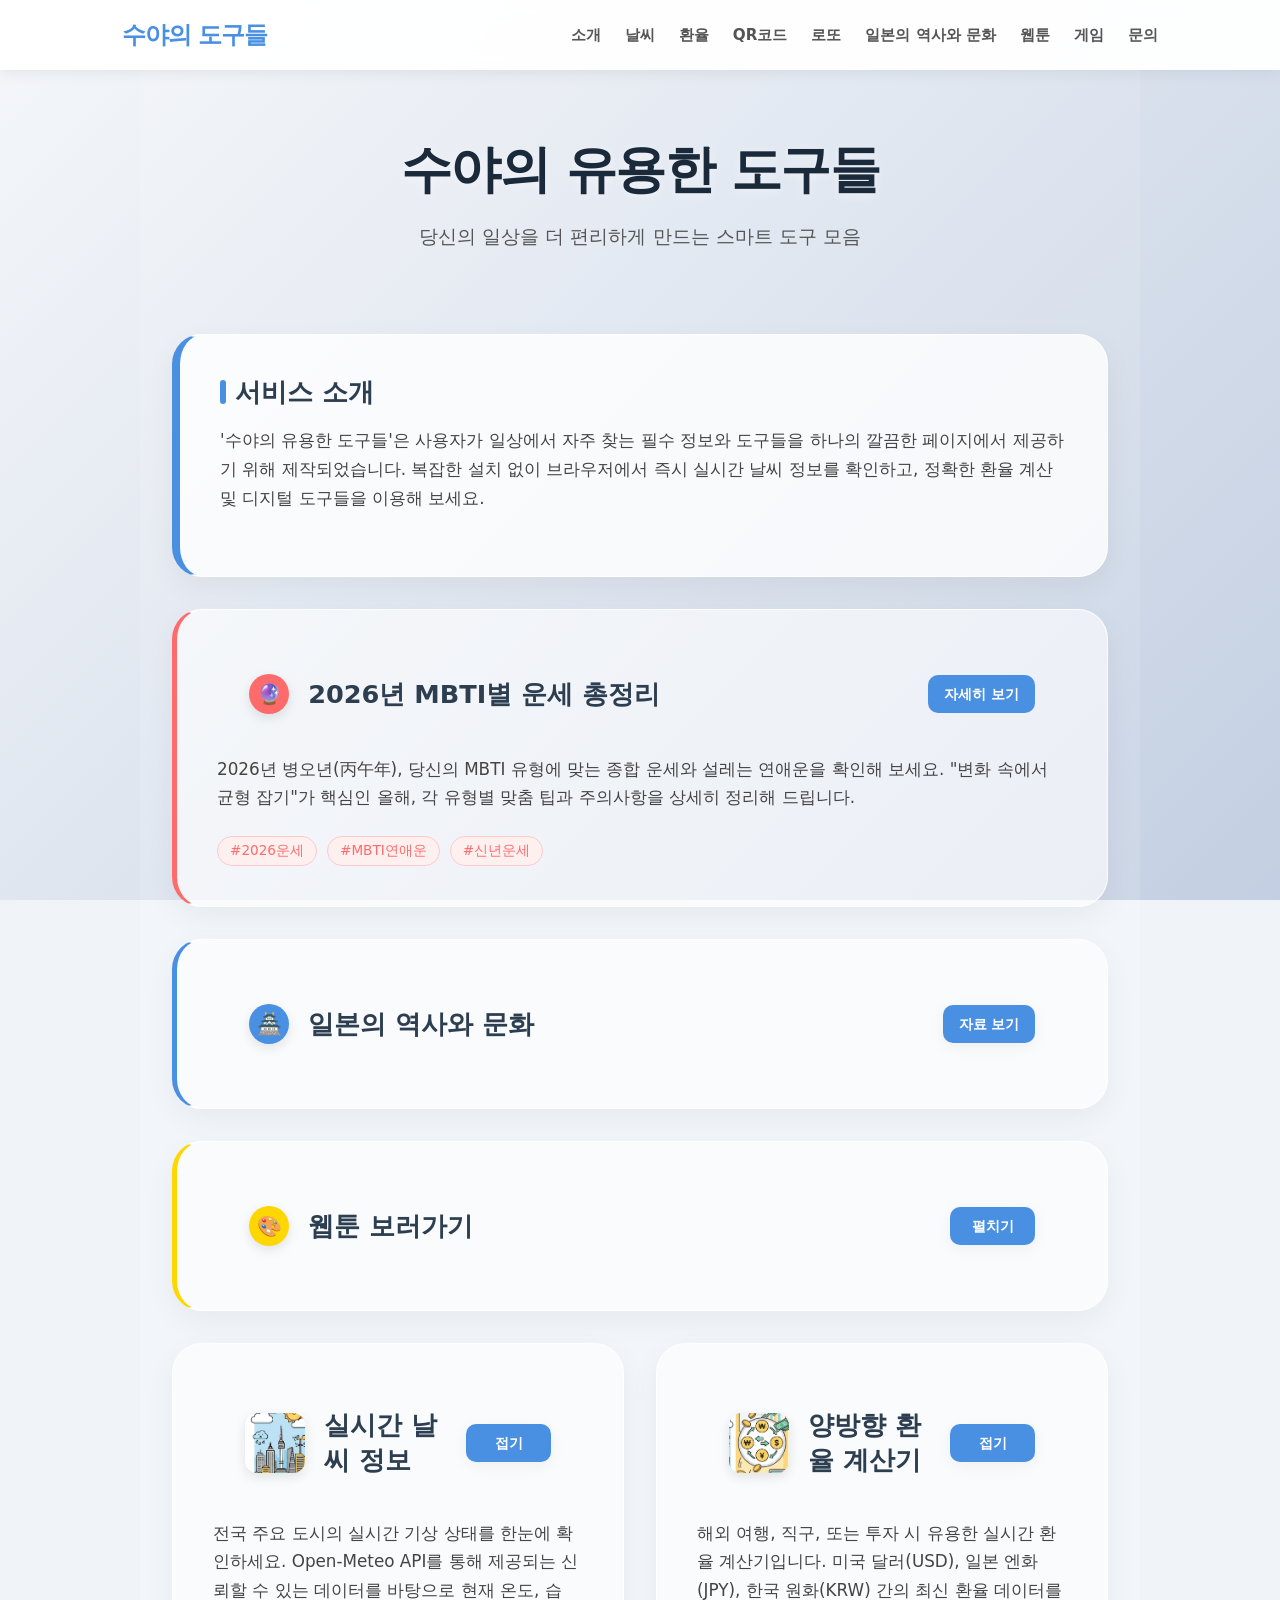
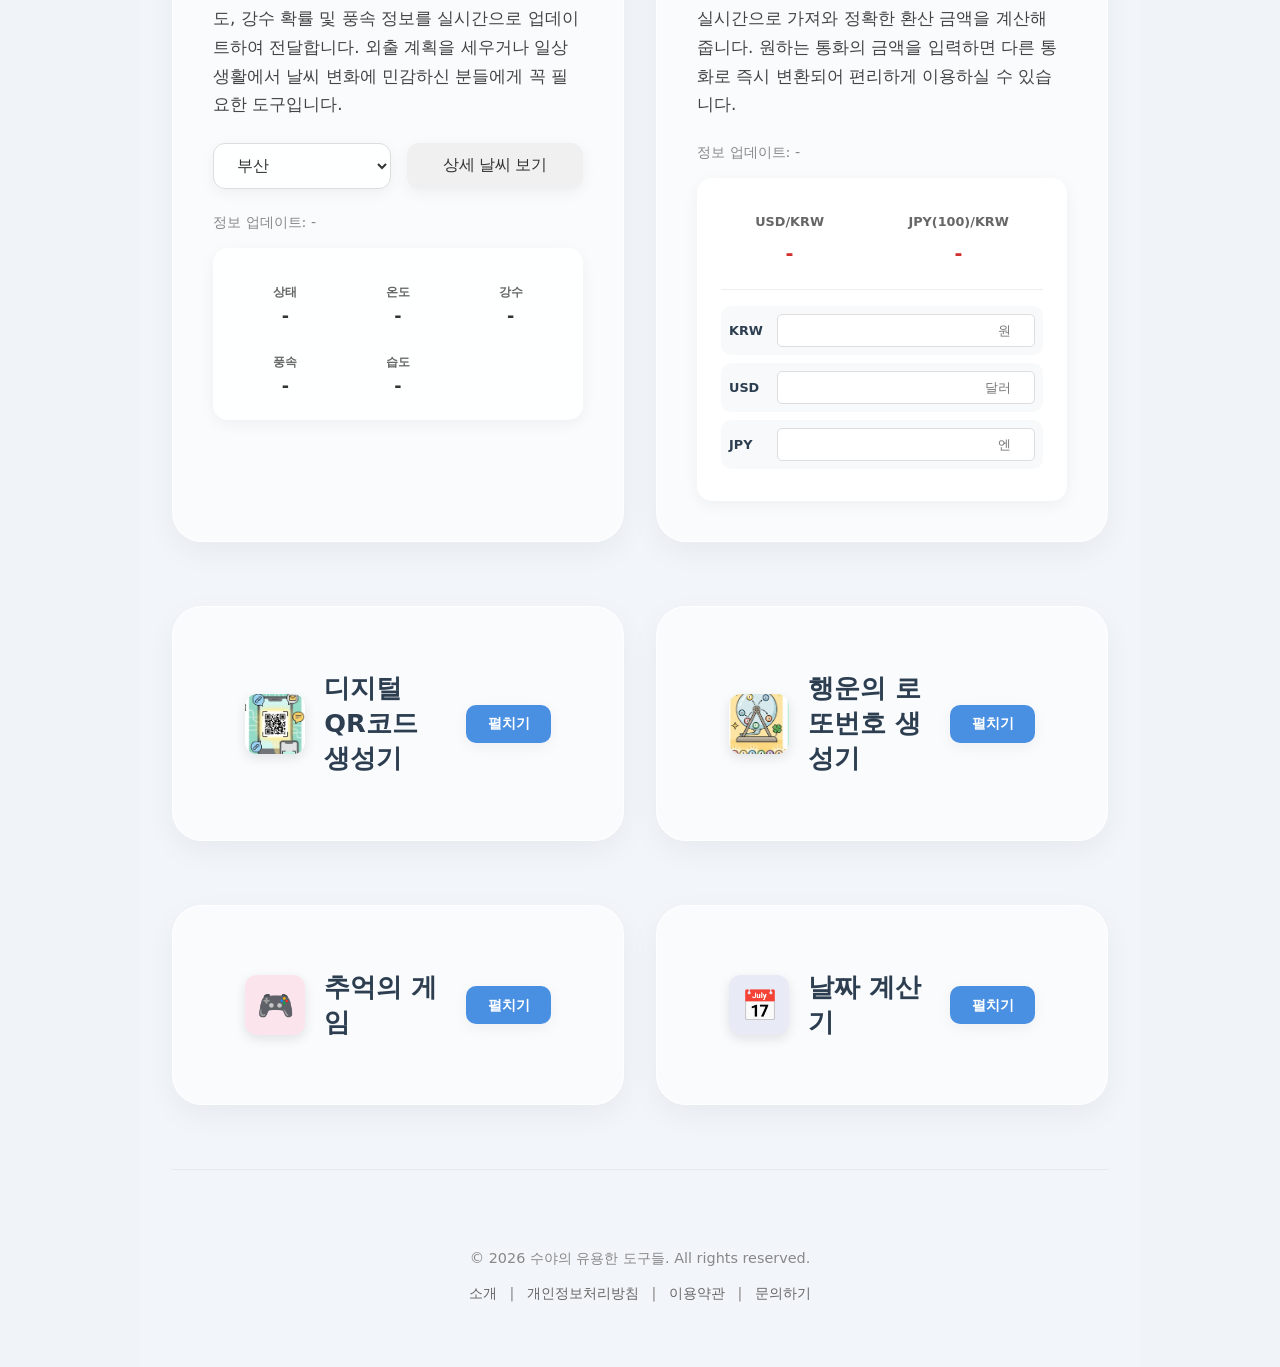
==== commit b2feb3a8: "feat: add webtoon section to index.html and include angry school episodes" ====
--- a/index.html
+++ b/index.html
@@ -31,6 +31,7 @@
                 <li><a href="#section-qr">QR코드</a></li>
                 <li><a href="#section-lotto">로또</a></li>
                 <li><a href="#section-japan-history">일본의 역사와 문화</a></li>
+                <li><a href="#section-webtoon">웹툰</a></li>
                 <li><a href="#section-game">게임</a></li>
                 <li><a href="contact.html">문의</a></li>
             </ul>
@@ -111,6 +112,32 @@
                             <span style="font-size: 1.2rem;">📄</span>
                             <span style="font-weight: 600; font-size: 0.9rem;">일본의 역사와 문화 8</span>
                         </a>
+                    </div>
+                </div>
+            </section>
+
+            <!-- 웹툰 섹션 -->
+            <section class="info-section collapsed" id="section-webtoon" style="border-left: 5px solid #FFD700;">
+                <div class="section-header">
+                    <div class="service-icon-box" style="background: #FFD700; border-radius: 50%; width: 40px; height: 40px; display: flex; align-items: center; justify-content: center; font-size: 20px;">🎨</div>
+                    <h2>웹툰 보러가기</h2>
+                    <button class="toggle-btn" onclick="toggleSection('section-webtoon')">펼치기</button>
+                </div>
+                <div class="section-content">
+                    <p class="tool-guide">다양한 주제의 웹툰을 감상해 보세요. 하단 리스트에서 작품을 선택하여 각 회차를 바로 보실 수 있습니다.</p>
+                    
+                    <div class="webtoon-list" style="margin-top: 20px;">
+                        <h3 style="font-size: 1.2rem; margin-bottom: 10px; color: #333;">Angry School</h3>
+                        <div class="episode-grid" style="display: grid; grid-template-columns: repeat(auto-fit, minmax(180px, 1fr)); gap: 12px;">
+                            <a href="webtoon/angry school/angry school1.png" target="_blank" class="download-card" style="padding: 12px 15px; background: white; border-radius: 12px; text-decoration: none; color: #333; border: 1px solid #eee; display: flex; align-items: center; gap: 10px; transition: all 0.2s; box-shadow: 0 2px 5px rgba(0,0,0,0.05);">
+                                <span style="font-size: 1.2rem;">🖼️</span>
+                                <span style="font-weight: 600; font-size: 0.9rem;">Angry School 1화</span>
+                            </a>
+                            <a href="webtoon/angry school/angry school2.png" target="_blank" class="download-card" style="padding: 12px 15px; background: white; border-radius: 12px; text-decoration: none; color: #333; border: 1px solid #eee; display: flex; align-items: center; gap: 10px; transition: all 0.2s; box-shadow: 0 2px 5px rgba(0,0,0,0.05);">
+                                <span style="font-size: 1.2rem;">🖼️</span>
+                                <span style="font-weight: 600; font-size: 0.9rem;">Angry School 2화</span>
+                            </a>
+                        </div>
                     </div>
                 </div>
             </section>
@@ -208,6 +235,10 @@
                                 <span class="game-emoji">💣</span>
                                 <span class="game-name">캐논게임</span>
                             </a>
+                            <a href="game/invader.html" class="game-card">
+                                <span class="game-emoji">👾</span>
+                                <span class="game-name">인베이더</span>
+                            </a>
                         </div>
                     </div>
                 </section>
